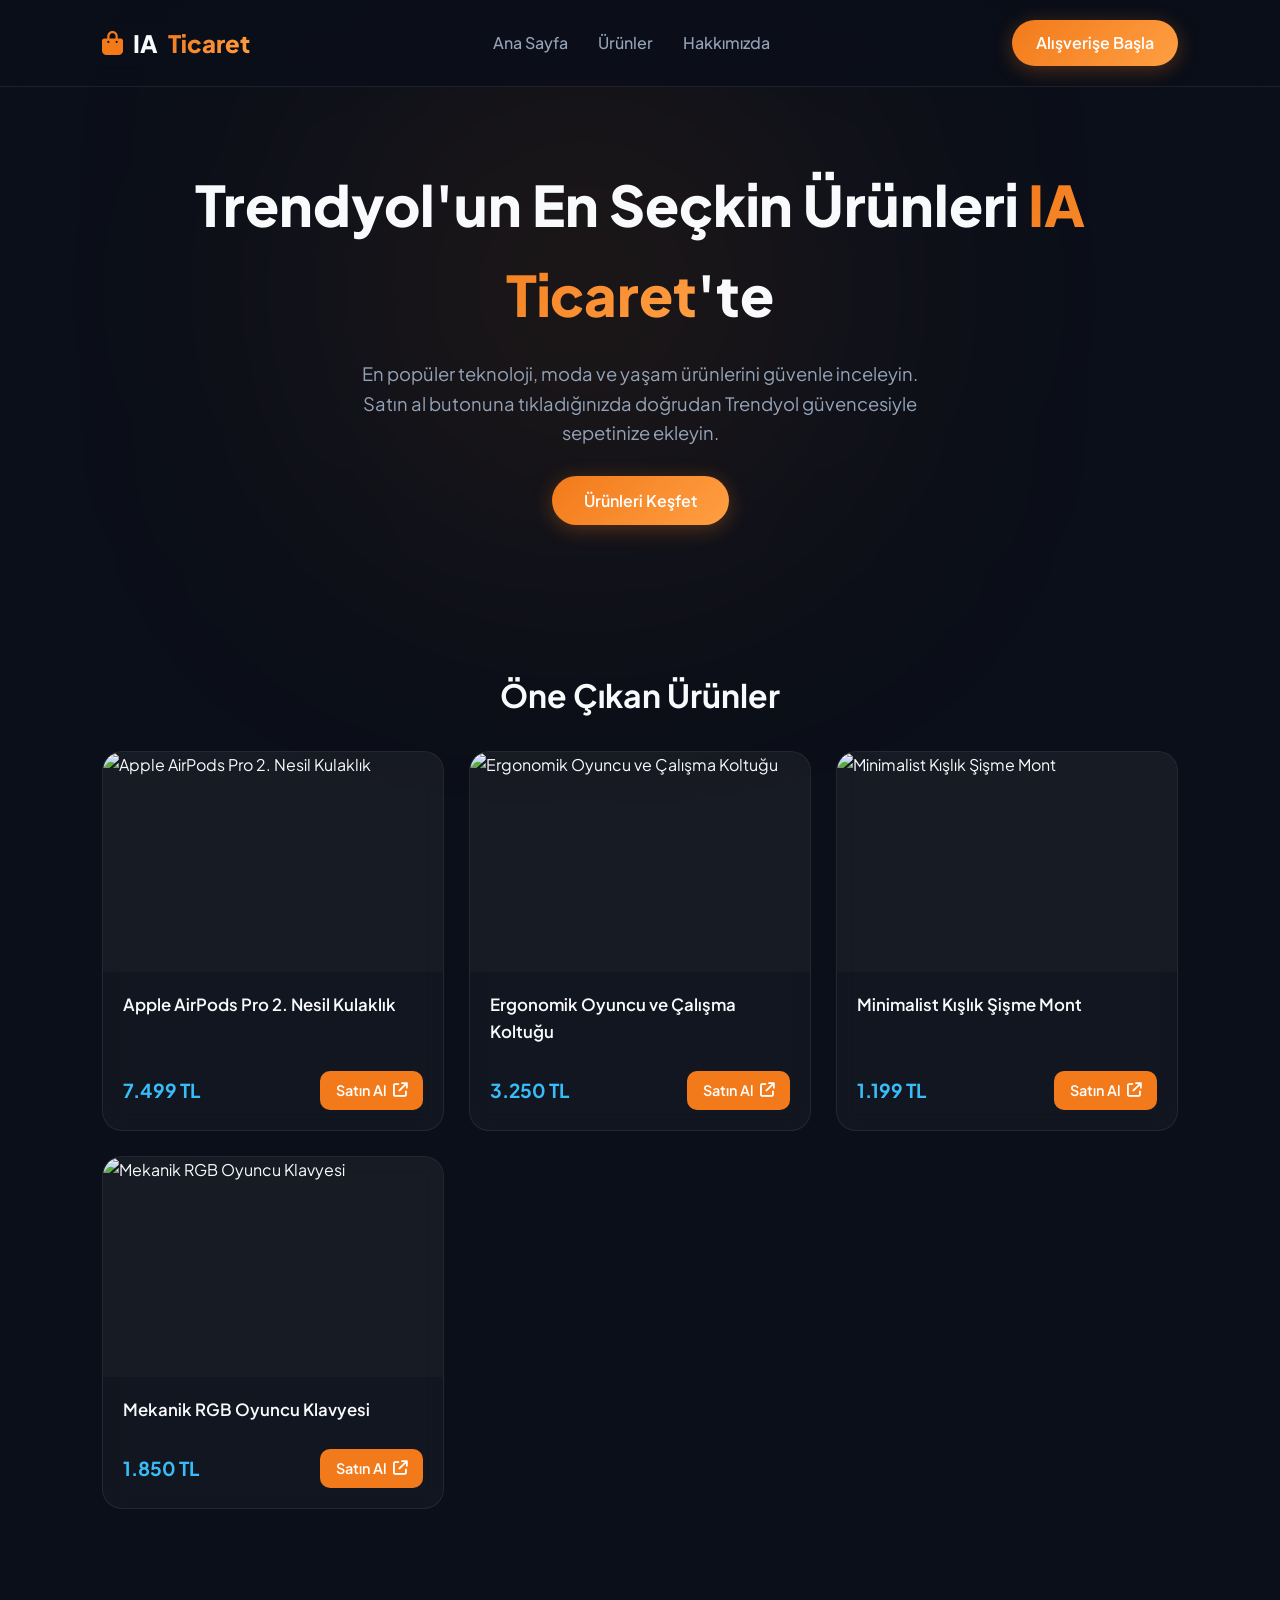
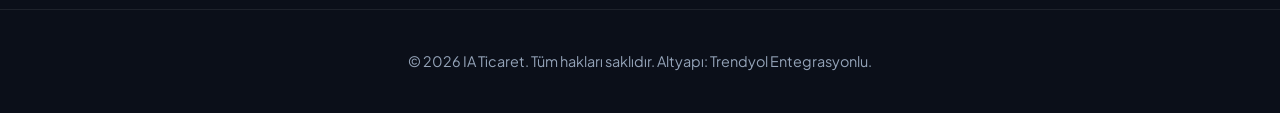
==== index.html @ f4128281 "hehe" ====
<!DOCTYPE html>
<html lang="tr">
<head>
    <meta charset="UTF-8">
    <meta name="viewport" content="width=device-width, initial-scale=1.0">
    <title>IA Ticaret - Modern E-Ticaret</title>
    <!-- Google Fonts -->
    <link href="https://fonts.googleapis.com/css2?family=Plus+Jakarta+Sans:wght@300;400;600;700;800&display=swap" rel="stylesheet">
    <!-- Font Awesome Icons -->
    <link rel="stylesheet" href="https://cdnjs.cloudflare.com/ajax/libs/font-awesome/6.4.0/css/all.min.css">
    <!-- Custom CSS -->
    <link rel="stylesheet" href="style.css">
</head>
<body>

    <div class="glow-1"></div>

    <!-- HEADER -->
    <header>
        <a href="#" class="logo">
            <i class="fa-solid fa-bag-shopping" style="color: #f27a1a;"></i>
            IA <span>Ticaret</span>
        </a>
        <nav>
            <ul>
                <li><a href="#">Ana Sayfa</a></li>
                <li><a href="#urunler">Ürünler</a></li>
                <li><a href="#hakkimizda">Hakkımızda</a></li>
            </ul>
        </nav>
        <a href="#urunler" class="nav-btn">Alışverişe Başla</a>
    </header>

    <!-- HERO SECTION -->
    <section class="hero">
        <h1>Trendyol'un En Seçkin Ürünleri <span>IA Ticaret</span>'te</h1>
        <p>En popüler teknoloji, moda ve yaşam ürünlerini güvenle inceleyin. Satın al butonuna tıkladığınızda doğrudan Trendyol güvencesiyle sepetinize ekleyin.</p>
        <a href="#urunler" class="nav-btn" style="padding: 14px 32px; font-size: 1rem;">Ürünleri Keşfet</a>
    </section>

    <!-- PRODUCTS SECTION -->
    <section class="products-section" id="urunler">
        <h2 class="section-title">Öne Çıkan Ürünler</h2>
        
        <div class="products-grid" id="products-container">
            <!-- JavaScript/Python verisiyle yüklenecek ürünler -->
        </div>
    </section>

    <!-- FOOTER -->
    <footer>
        <p>&copy; 2026 IA Ticaret. Tüm hakları saklıdır. Altyapı: Trendyol Entegrasyonlu.</p>
    </footer>

    <!-- Custom JS -->
    <script src="script.js"></script>
</body>
</html>
---- style.css ----
* {
    margin: 0;
    padding: 0;
    box-sizing: border-box;
    font-family: 'Plus Jakarta Sans', sans-serif;
    scroll-behavior: smooth;
}

:root {
    --bg-color: #0b0f19;
    --card-bg: rgba(255, 255, 255, 0.03);
    --card-border: rgba(255, 255, 255, 0.08);
    --primary: #f27a1a; /* Trendyol Turuncusu */
    --primary-hover: #d96912;
    --text-main: #f8fafc;
    --text-muted: #94a3b8;
    --gradient: linear-gradient(135deg, #f27a1a 0%, #ff9f43 100%);
}

body {
    background-color: var(--bg-color);
    color: var(--text-main);
    overflow-x: hidden;
    line-height: 1.6;
}

/* HEADER / NAVBAR */
header {
    position: fixed;
    top: 0;
    left: 0;
    width: 100%;
    padding: 20px 8%;
    display: flex;
    justify-content: space-between;
    align-items: center;
    background: rgba(11, 15, 25, 0.85);
    backdrop-filter: blur(12px);
    z-index: 1000;
    border-bottom: 1px solid var(--card-border);
}

.logo {
    font-size: 1.5rem;
    font-weight: 800;
    color: var(--text-main);
    text-decoration: none;
    display: flex;
    align-items: center;
    gap: 10px;
}

.logo span {
    background: var(--gradient);
    -webkit-background-clip: text;
    -webkit-text-fill-color: transparent;
}

nav ul {
    display: flex;
    list-style: none;
    gap: 30px;
}

nav a {
    color: var(--text-muted);
    text-decoration: none;
    font-weight: 500;
    transition: 0.3s ease;
}

nav a:hover {
    color: var(--text-main);
}

.nav-btn {
    background: var(--gradient);
    color: #fff;
    padding: 10px 24px;
    border-radius: 30px;
    text-decoration: none;
    font-weight: 600;
    transition: 0.3s ease;
    box-shadow: 0 4px 20px rgba(242, 122, 26, 0.3);
}

.nav-btn:hover {
    transform: translateY(-2px);
    box-shadow: 0 6px 25px rgba(242, 122, 26, 0.5);
}

/* HERO SECTION */
.hero {
    min-height: 70vh;
    padding: 160px 8% 60px;
    text-align: center;
    position: relative;
}

.glow-1 {
    position: absolute;
    top: 10%;
    left: 30%;
    width: 400px;
    height: 400px;
    background: rgba(242, 122, 26, 0.15);
    filter: blur(150px);
    border-radius: 50%;
    z-index: -1;
}

.hero h1 {
    font-size: 3.5rem;
    font-weight: 800;
    margin-bottom: 20px;
}

.hero h1 span {
    background: var(--gradient);
    -webkit-background-clip: text;
    -webkit-text-fill-color: transparent;
}

.hero p {
    color: var(--text-muted);
    font-size: 1.15rem;
    max-width: 600px;
    margin: 0 auto 40px;
}

/* PRODUCTS SECTION */
.products-section {
    padding: 40px 8% 100px;
}

.section-title {
    font-size: 2rem;
    font-weight: 700;
    margin-bottom: 30px;
    text-align: center;
}

.products-grid {
    display: grid;
    grid-template-columns: repeat(auto-fit, minmax(260px, 1fr));
    gap: 25px;
}

.product-card {
    background: var(--card-bg);
    border: 1px solid var(--card-border);
    border-radius: 20px;
    overflow: hidden;
    display: flex;
    flex-direction: column;
    transition: 0.3s ease;
    backdrop-filter: blur(10px);
}

.product-card:hover {
    transform: translateY(-8px);
    border-color: rgba(242, 122, 26, 0.4);
    box-shadow: 0 10px 30px rgba(0,0,0,0.5);
}

.product-img-container {
    width: 100%;
    height: 220px;
    overflow: hidden;
    background: rgba(255,255,255,0.02);
    position: relative;
}

.product-img {
    width: 100%;
    height: 100%;
    object-fit: cover;
    transition: 0.3s ease;
}

.product-card:hover .product-img {
    transform: scale(1.05);
}

.product-details {
    padding: 20px;
    display: flex;
    flex-direction: column;
    flex-grow: 1;
    justify-content: space-between;
}

.product-title {
    font-size: 1.05rem;
    font-weight: 600;
    margin-bottom: 10px;
    color: var(--text-main);
}

.product-footer {
    display: flex;
    align-items: center;
    justify-content: space-between;
    margin-top: 15px;
}

.product-price {
    font-size: 1.2rem;
    font-weight: 700;
    color: #38bdf8;
}

.buy-btn {
    background: var(--primary);
    color: #fff;
    padding: 8px 16px;
    border-radius: 10px;
    text-decoration: none;
    font-size: 0.9rem;
    font-weight: 600;
    transition: 0.3s ease;
    display: inline-flex;
    align-items: center;
    gap: 6px;
}

.buy-btn:hover {
    background: var(--primary-hover);
}

/* FOOTER */
footer {
    border-top: 1px solid var(--card-border);
    padding: 40px 8%;
    text-align: center;
    color: var(--text-muted);
    font-size: 0.9rem;
}

@media (max-width: 768px) {
    .hero h1 {
        font-size: 2.5rem;
    }
    nav ul {
        display: none;
    }
}
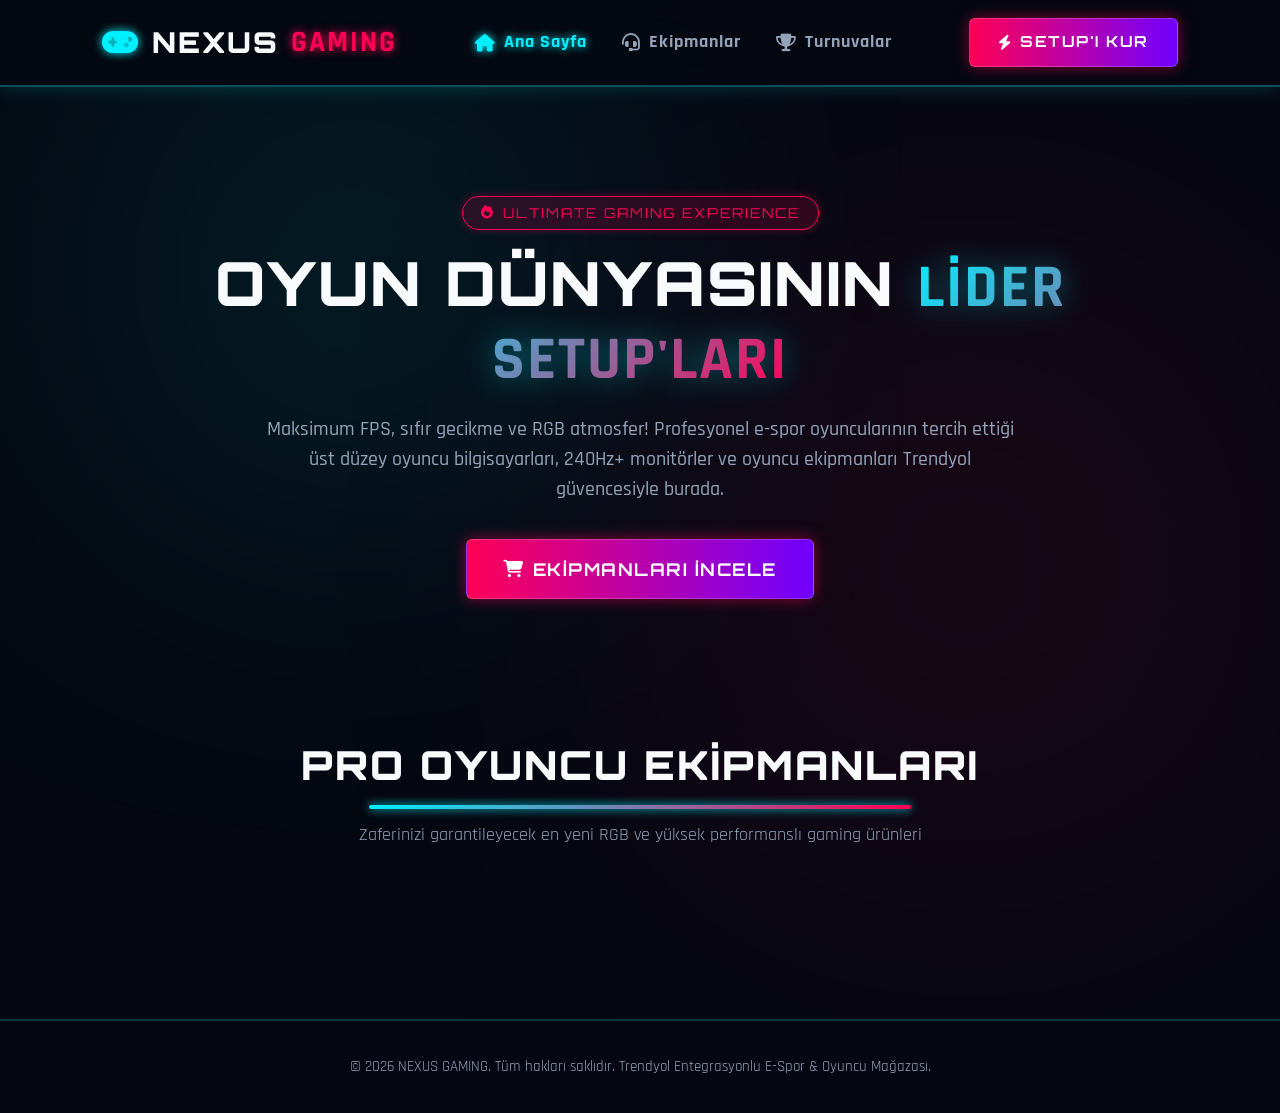
==== commit 155022d1: "geg" ====
--- a/index.html
+++ b/index.html
@@ -3,9 +3,9 @@
 <head>
     <meta charset="UTF-8">
     <meta name="viewport" content="width=device-width, initial-scale=1.0">
-    <title>IA Ticaret - Modern E-Ticaret</title>
+    <title>NEXUS GAMING - Oyuncu Ekipmanları & Gaming Setup</title>
     <!-- Google Fonts -->
-    <link href="https://fonts.googleapis.com/css2?family=Plus+Jakarta+Sans:wght@300;400;600;700;800&display=swap" rel="stylesheet">
+    <link href="https://fonts.googleapis.com/css2?family=Orbitron:wght@500;700;900&family=Rajdhani:wght@500;600;700&display=swap" rel="stylesheet">
     <!-- Font Awesome Icons -->
     <link rel="stylesheet" href="https://cdnjs.cloudflare.com/ajax/libs/font-awesome/6.4.0/css/all.min.css">
     <!-- Custom CSS -->
@@ -13,43 +13,51 @@
 </head>
 <body>
 
-    <div class="glow-1"></div>
+    <!-- NEON GLOW BACKGROUNDS -->
+    <div class="glow-cyan"></div>
+    <div class="glow-magenta"></div>
 
     <!-- HEADER -->
     <header>
         <a href="#" class="logo">
-            <i class="fa-solid fa-bag-shopping" style="color: #f27a1a;"></i>
-            IA <span>Ticaret</span>
+            <i class="fa-solid fa-gamepad logo-icon"></i>
+            NEXUS<span>GAMING</span>
         </a>
         <nav>
             <ul>
-                <li><a href="#">Ana Sayfa</a></li>
-                <li><a href="#urunler">Ürünler</a></li>
-                <li><a href="#hakkimizda">Hakkımızda</a></li>
+                <li><a href="#" class="active"><i class="fa-solid fa-house"></i> Ana Sayfa</a></li>
+                <li><a href="#urunler"><i class="fa-solid fa-headset"></i> Ekipmanlar</a></li>
+                <li><a href="#hakkimizda"><i class="fa-solid fa-trophy"></i> Turnuvalar</a></li>
             </ul>
         </nav>
-        <a href="#urunler" class="nav-btn">Alışverişe Başla</a>
+        <a href="#urunler" class="nav-btn"><i class="fa-solid fa-bolt"></i> SETUP'I KUR</a>
     </header>
 
     <!-- HERO SECTION -->
     <section class="hero">
-        <h1>Trendyol'un En Seçkin Ürünleri <span>IA Ticaret</span>'te</h1>
-        <p>En popüler teknoloji, moda ve yaşam ürünlerini güvenle inceleyin. Satın al butonuna tıkladığınızda doğrudan Trendyol güvencesiyle sepetinize ekleyin.</p>
-        <a href="#urunler" class="nav-btn" style="padding: 14px 32px; font-size: 1rem;">Ürünleri Keşfet</a>
+        <div class="hero-badge"><i class="fa-solid fa-fire"></i> ULTIMATE GAMING EXPERIENCE</div>
+        <h1>OYUN DÜNYASININ <span>LİDER SETUP'LARI</span></h1>
+        <p>Maksimum FPS, sıfır gecikme ve RGB atmosfer! Profesyonel e-spor oyuncularının tercih ettiği üst düzey oyuncu bilgisayarları, 240Hz+ monitörler ve oyuncu ekipmanları Trendyol güvencesiyle burada.</p>
+        <div class="hero-actions">
+            <a href="#urunler" class="nav-btn main-btn"><i class="fa-solid fa-cart-shopping"></i> EKİPMANLARI İNCELE</a>
+        </div>
     </section>
 
     <!-- PRODUCTS SECTION -->
     <section class="products-section" id="urunler">
-        <h2 class="section-title">Öne Çıkan Ürünler</h2>
+        <div class="section-header">
+            <h2 class="section-title">PRO OYUNCU EKİPMANLARI</h2>
+            <p class="section-desc">Zaferinizi garantileyecek en yeni RGB ve yüksek performanslı gaming ürünleri</p>
+        </div>
         
         <div class="products-grid" id="products-container">
-            <!-- JavaScript/Python verisiyle yüklenecek ürünler -->
+            <!-- Dynamic gaming products loaded via script.js -->
         </div>
     </section>
 
     <!-- FOOTER -->
     <footer>
-        <p>&copy; 2026 IA Ticaret. Tüm hakları saklıdır. Altyapı: Trendyol Entegrasyonlu.</p>
+        <p>&copy; 2026 NEXUS GAMING. Tüm hakları saklıdır. Trendyol Entegrasyonlu E-Spor & Oyuncu Mağazası.</p>
     </footer>
 
     <!-- Custom JS -->
--- a/style.css
+++ b/style.css
@@ -2,26 +2,53 @@
     margin: 0;
     padding: 0;
     box-sizing: border-box;
-    font-family: 'Plus Jakarta Sans', sans-serif;
+    font-family: 'Rajdhani', sans-serif;
     scroll-behavior: smooth;
 }
 
 :root {
-    --bg-color: #0b0f19;
-    --card-bg: rgba(255, 255, 255, 0.03);
-    --card-border: rgba(255, 255, 255, 0.08);
-    --primary: #f27a1a; /* Trendyol Turuncusu */
-    --primary-hover: #d96912;
+    --bg-color: #050811;
+    --card-bg: rgba(13, 19, 33, 0.7);
+    --card-border: rgba(0, 240, 255, 0.2);
+    --neon-cyan: #00f0ff;
+    --neon-magenta: #ff0055;
+    --neon-green: #39ff14;
     --text-main: #f8fafc;
     --text-muted: #94a3b8;
-    --gradient: linear-gradient(135deg, #f27a1a 0%, #ff9f43 100%);
+    --gradient-cyber: linear-gradient(135deg, #00f0ff 0%, #ff0055 100%);
+    --gradient-btn: linear-gradient(90deg, #ff0055 0%, #7000ff 100%);
 }
 
 body {
     background-color: var(--bg-color);
     color: var(--text-main);
     overflow-x: hidden;
-    line-height: 1.6;
+    line-height: 1.5;
+}
+
+/* CYBERPUNK GLOW EFEKTLERİ */
+.glow-cyan {
+    position: absolute;
+    top: 5%;
+    left: 10%;
+    width: 450px;
+    height: 450px;
+    background: rgba(0, 240, 255, 0.15);
+    filter: blur(160px);
+    border-radius: 50%;
+    z-index: -1;
+}
+
+.glow-magenta {
+    position: absolute;
+    top: 35%;
+    right: 5%;
+    width: 500px;
+    height: 500px;
+    background: rgba(255, 0, 85, 0.15);
+    filter: blur(180px);
+    border-radius: 50%;
+    z-index: -1;
 }
 
 /* HEADER / NAVBAR */
@@ -30,144 +57,225 @@
     top: 0;
     left: 0;
     width: 100%;
-    padding: 20px 8%;
+    padding: 18px 8%;
     display: flex;
     justify-content: space-between;
     align-items: center;
-    background: rgba(11, 15, 25, 0.85);
-    backdrop-filter: blur(12px);
+    background: rgba(5, 8, 17, 0.9);
+    backdrop-filter: blur(15px);
     z-index: 1000;
-    border-bottom: 1px solid var(--card-border);
+    border-bottom: 2px solid rgba(0, 240, 255, 0.3);
+    box-shadow: 0 0 20px rgba(0, 240, 255, 0.2);
 }
 
 .logo {
-    font-size: 1.5rem;
-    font-weight: 800;
+    font-family: 'Orbitron', sans-serif;
+    font-size: 1.8rem;
+    font-weight: 900;
     color: var(--text-main);
     text-decoration: none;
     display: flex;
     align-items: center;
-    gap: 10px;
+    gap: 12px;
+    letter-spacing: 2px;
+}
+
+.logo-icon {
+    color: var(--neon-cyan);
+    text-shadow: 0 0 10px var(--neon-cyan);
 }
 
 .logo span {
-    background: var(--gradient);
-    -webkit-background-clip: text;
-    -webkit-text-fill-color: transparent;
+    color: var(--neon-magenta);
+    text-shadow: 0 0 10px var(--neon-magenta);
 }
 
 nav ul {
     display: flex;
     list-style: none;
-    gap: 30px;
+    gap: 35px;
 }
 
 nav a {
     color: var(--text-muted);
     text-decoration: none;
-    font-weight: 500;
+    font-weight: 700;
+    font-size: 1.1rem;
     transition: 0.3s ease;
-}
-
-nav a:hover {
-    color: var(--text-main);
+    display: flex;
+    align-items: center;
+    gap: 8px;
+    letter-spacing: 1px;
+}
+
+nav a:hover, nav a.active {
+    color: var(--neon-cyan);
+    text-shadow: 0 0 8px var(--neon-cyan);
 }
 
 .nav-btn {
-    background: var(--gradient);
+    font-family: 'Orbitron', sans-serif;
+    background: var(--gradient-btn);
     color: #fff;
-    padding: 10px 24px;
-    border-radius: 30px;
+    padding: 12px 28px;
+    border-radius: 6px;
     text-decoration: none;
-    font-weight: 600;
+    font-weight: 700;
+    font-size: 0.95rem;
     transition: 0.3s ease;
-    box-shadow: 0 4px 20px rgba(242, 122, 26, 0.3);
+    letter-spacing: 1.5px;
+    box-shadow: 0 0 15px rgba(255, 0, 85, 0.5);
+    border: 1px solid rgba(255, 255, 255, 0.2);
+    display: inline-flex;
+    align-items: center;
+    gap: 8px;
 }
 
 .nav-btn:hover {
-    transform: translateY(-2px);
-    box-shadow: 0 6px 25px rgba(242, 122, 26, 0.5);
+    transform: translateY(-3px) scale(1.02);
+    box-shadow: 0 0 25px rgba(255, 0, 85, 0.8), 0 0 10px var(--neon-cyan);
 }
 
 /* HERO SECTION */
 .hero {
-    min-height: 70vh;
-    padding: 160px 8% 60px;
+    min-height: 75vh;
+    padding: 180px 8% 60px;
     text-align: center;
     position: relative;
-}
-
-.glow-1 {
-    position: absolute;
-    top: 10%;
-    left: 30%;
-    width: 400px;
-    height: 400px;
-    background: rgba(242, 122, 26, 0.15);
-    filter: blur(150px);
-    border-radius: 50%;
-    z-index: -1;
+    display: flex;
+    flex-direction: column;
+    align-items: center;
+    justify-content: center;
+}
+
+.hero-badge {
+    display: inline-flex;
+    align-items: center;
+    gap: 8px;
+    padding: 6px 18px;
+    background: rgba(255, 0, 85, 0.15);
+    border: 1px solid var(--neon-magenta);
+    border-radius: 20px;
+    color: var(--neon-magenta);
+    font-family: 'Orbitron', sans-serif;
+    font-size: 0.85rem;
+    letter-spacing: 2px;
+    margin-bottom: 20px;
+    box-shadow: 0 0 10px rgba(255, 0, 85, 0.3);
 }
 
 .hero h1 {
-    font-size: 3.5rem;
-    font-weight: 800;
+    font-family: 'Orbitron', sans-serif;
+    font-size: 3.8rem;
+    font-weight: 900;
+    line-height: 1.1;
     margin-bottom: 20px;
+    letter-spacing: 2px;
+    text-transform: uppercase;
 }
 
 .hero h1 span {
-    background: var(--gradient);
+    background: var(--gradient-cyber);
     -webkit-background-clip: text;
     -webkit-text-fill-color: transparent;
+    filter: drop-shadow(0 0 15px rgba(0, 240, 255, 0.4));
 }
 
 .hero p {
     color: var(--text-muted);
-    font-size: 1.15rem;
-    max-width: 600px;
-    margin: 0 auto 40px;
+    font-size: 1.25rem;
+    max-width: 750px;
+    margin: 0 auto 35px;
+    font-weight: 500;
+}
+
+.main-btn {
+    padding: 16px 36px;
+    font-size: 1.1rem;
 }
 
 /* PRODUCTS SECTION */
 .products-section {
-    padding: 40px 8% 100px;
+    padding: 60px 8% 120px;
+}
+
+.section-header {
+    text-align: center;
+    margin-bottom: 50px;
 }
 
 .section-title {
-    font-size: 2rem;
-    font-weight: 700;
-    margin-bottom: 30px;
-    text-align: center;
+    font-family: 'Orbitron', sans-serif;
+    font-size: 2.5rem;
+    font-weight: 900;
+    letter-spacing: 2px;
+    color: var(--text-main);
+    position: relative;
+    display: inline-block;
+}
+
+.section-title::after {
+    content: '';
+    display: block;
+    width: 80%;
+    height: 4px;
+    background: var(--gradient-cyber);
+    margin: 10px auto 0;
+    box-shadow: 0 0 10px var(--neon-cyan);
+    border-radius: 2px;
+}
+
+.section-desc {
+    color: var(--text-muted);
+    font-size: 1.15rem;
+    margin-top: 12px;
 }
 
 .products-grid {
     display: grid;
-    grid-template-columns: repeat(auto-fit, minmax(260px, 1fr));
-    gap: 25px;
+    grid-template-columns: repeat(auto-fit, minmax(280px, 1fr));
+    gap: 30px;
 }
 
 .product-card {
     background: var(--card-bg);
     border: 1px solid var(--card-border);
-    border-radius: 20px;
+    border-radius: 16px;
     overflow: hidden;
     display: flex;
     flex-direction: column;
-    transition: 0.3s ease;
+    transition: all 0.3s ease;
     backdrop-filter: blur(10px);
+    position: relative;
 }
 
 .product-card:hover {
-    transform: translateY(-8px);
-    border-color: rgba(242, 122, 26, 0.4);
-    box-shadow: 0 10px 30px rgba(0,0,0,0.5);
+    transform: translateY(-10px);
+    border-color: var(--neon-cyan);
+    box-shadow: 0 0 25px rgba(0, 240, 255, 0.4);
+}
+
+.product-badge {
+    position: absolute;
+    top: 15px;
+    left: 15px;
+    background: rgba(5, 8, 17, 0.85);
+    border: 1px solid var(--neon-green);
+    color: var(--neon-green);
+    padding: 4px 12px;
+    border-radius: 12px;
+    font-family: 'Orbitron', sans-serif;
+    font-size: 0.75rem;
+    font-weight: 700;
+    z-index: 2;
+    box-shadow: 0 0 8px var(--neon-green);
 }
 
 .product-img-container {
     width: 100%;
-    height: 220px;
+    height: 230px;
     overflow: hidden;
-    background: rgba(255,255,255,0.02);
+    background: rgba(0, 0, 0, 0.4);
     position: relative;
 }
 
@@ -175,26 +283,37 @@
     width: 100%;
     height: 100%;
     object-fit: cover;
-    transition: 0.3s ease;
+    transition: transform 0.4s ease;
 }
 
 .product-card:hover .product-img {
-    transform: scale(1.05);
+    transform: scale(1.08);
 }
 
 .product-details {
-    padding: 20px;
+    padding: 22px;
     display: flex;
     flex-direction: column;
     flex-grow: 1;
     justify-content: space-between;
 }
 
+.product-category {
+    color: var(--neon-cyan);
+    font-size: 0.85rem;
+    font-weight: 700;
+    text-transform: uppercase;
+    letter-spacing: 1.5px;
+    margin-bottom: 6px;
+}
+
 .product-title {
-    font-size: 1.05rem;
-    font-weight: 600;
-    margin-bottom: 10px;
+    font-family: 'Rajdhani', sans-serif;
+    font-size: 1.25rem;
+    font-weight: 700;
+    margin-bottom: 15px;
     color: var(--text-main);
+    line-height: 1.3;
 }
 
 .product-footer {
@@ -202,44 +321,53 @@
     align-items: center;
     justify-content: space-between;
     margin-top: 15px;
+    padding-top: 15px;
+    border-top: 1px solid rgba(255, 255, 255, 0.08);
 }
 
 .product-price {
-    font-size: 1.2rem;
-    font-weight: 700;
-    color: #38bdf8;
+    font-family: 'Orbitron', sans-serif;
+    font-size: 1.3rem;
+    font-weight: 900;
+    color: var(--neon-green);
+    text-shadow: 0 0 8px rgba(57, 255, 20, 0.4);
 }
 
 .buy-btn {
-    background: var(--primary);
+    background: var(--gradient-btn);
     color: #fff;
-    padding: 8px 16px;
-    border-radius: 10px;
+    padding: 10px 18px;
+    border-radius: 8px;
     text-decoration: none;
-    font-size: 0.9rem;
-    font-weight: 600;
+    font-family: 'Orbitron', sans-serif;
+    font-size: 0.85rem;
+    font-weight: 700;
     transition: 0.3s ease;
     display: inline-flex;
     align-items: center;
     gap: 6px;
+    letter-spacing: 1px;
+    box-shadow: 0 0 10px rgba(255, 0, 85, 0.4);
 }
 
 .buy-btn:hover {
-    background: var(--primary-hover);
+    box-shadow: 0 0 20px rgba(255, 0, 85, 0.8), 0 0 8px var(--neon-cyan);
+    transform: scale(1.05);
 }
 
 /* FOOTER */
 footer {
-    border-top: 1px solid var(--card-border);
-    padding: 40px 8%;
+    border-top: 2px solid rgba(0, 240, 255, 0.2);
+    padding: 35px 8%;
     text-align: center;
     color: var(--text-muted);
-    font-size: 0.9rem;
-}
-
-@media (max-width: 768px) {
+    font-size: 0.95rem;
+    background: rgba(5, 8, 17, 0.95);
+}
+
+@media (max-width: 900px) {
     .hero h1 {
-        font-size: 2.5rem;
+        font-size: 2.6rem;
     }
     nav ul {
         display: none;
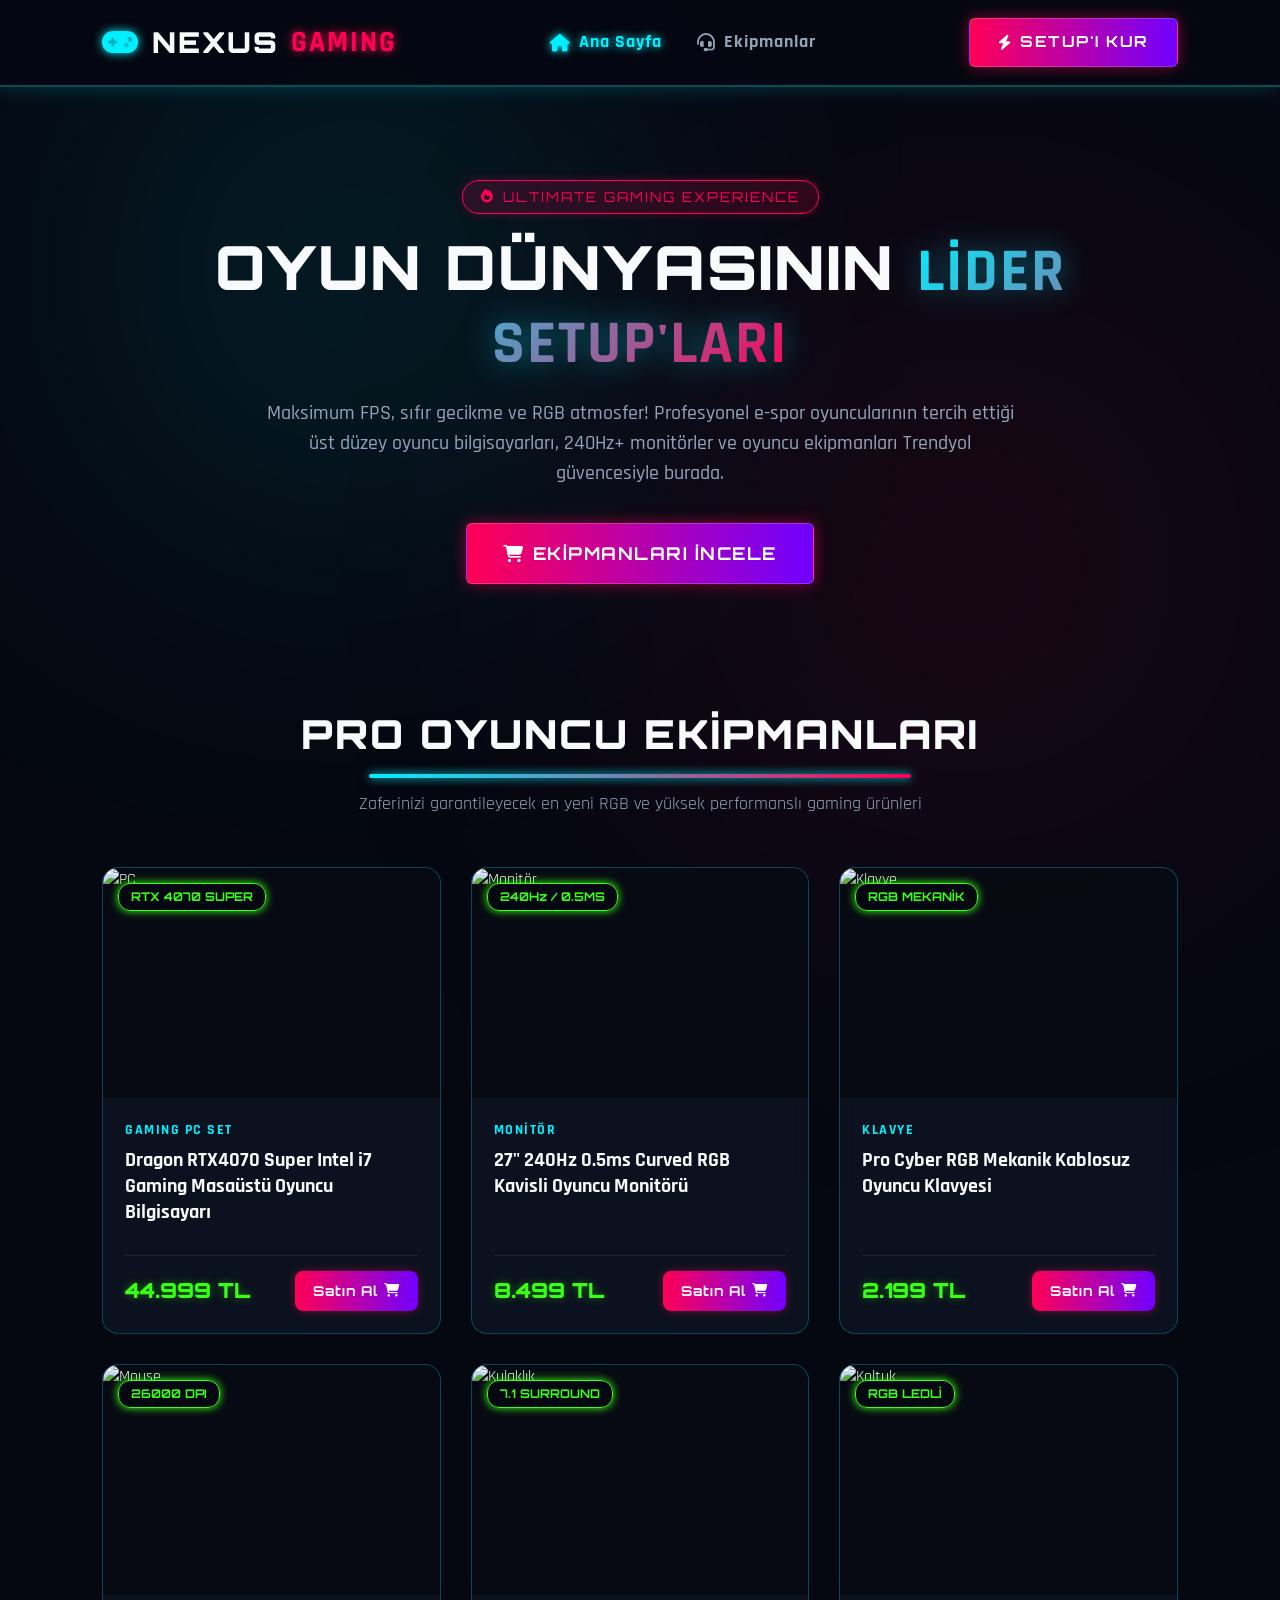
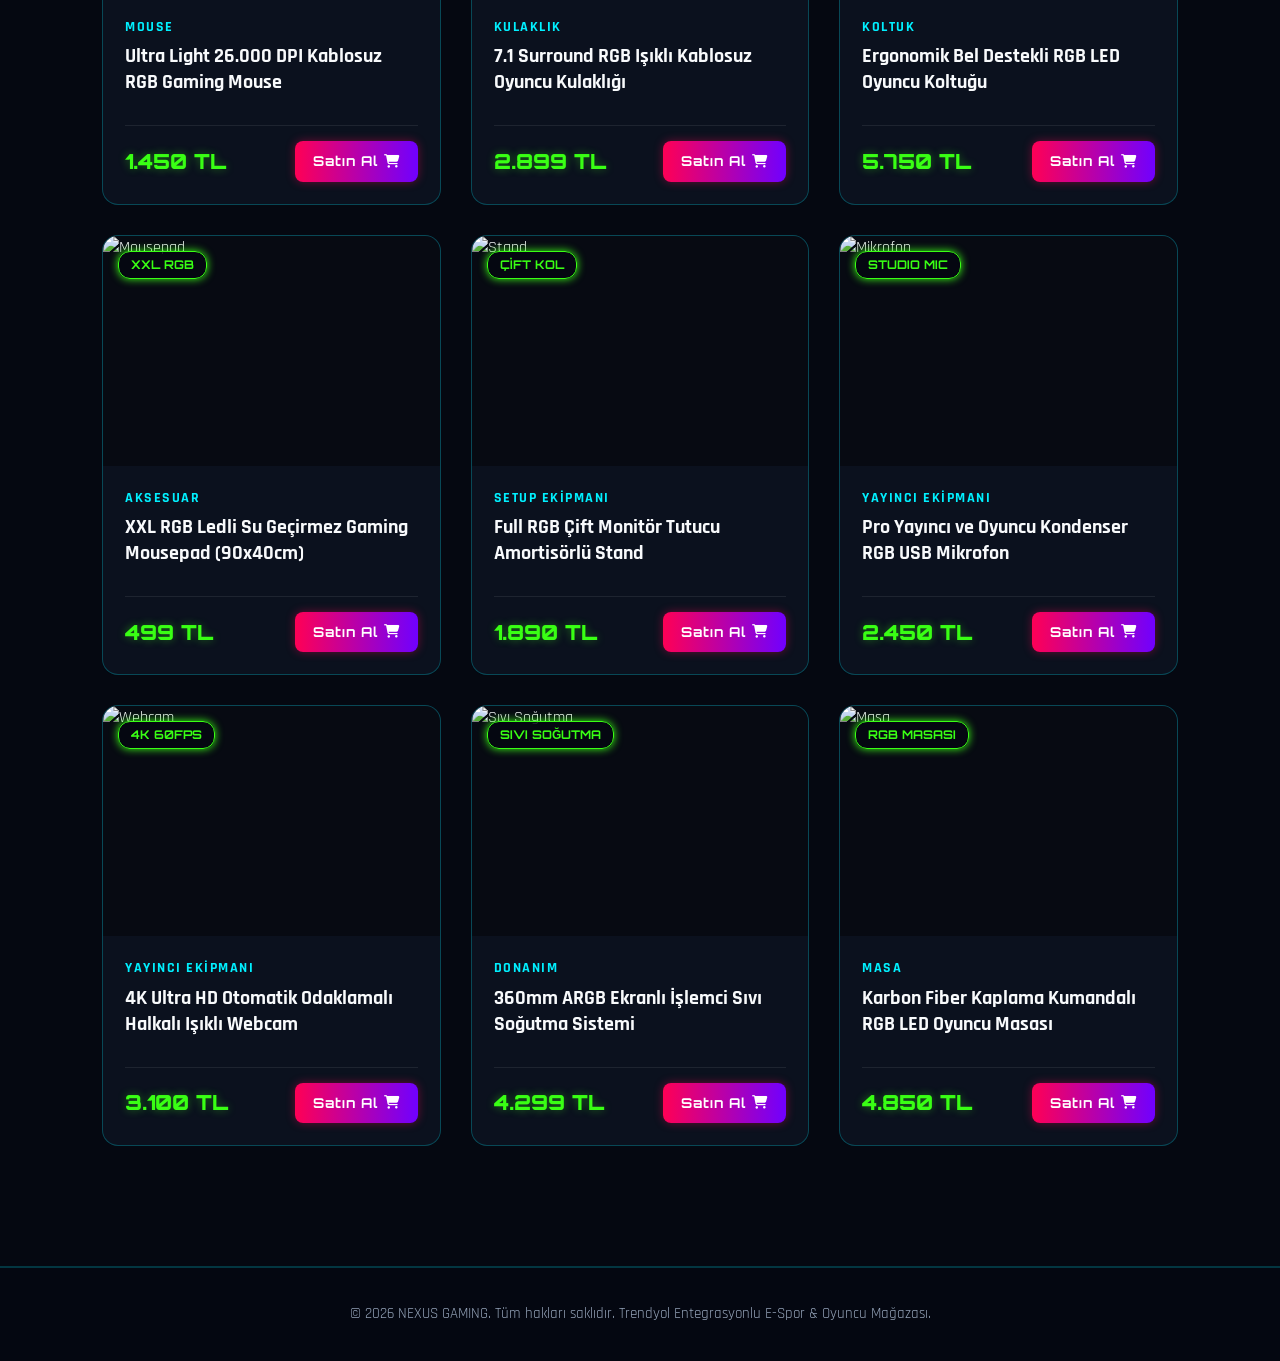
==== commit 9d889e28: "ge" ====
--- a/index.html
+++ b/index.html
@@ -8,16 +8,385 @@
     <link href="https://fonts.googleapis.com/css2?family=Orbitron:wght@500;700;900&family=Rajdhani:wght@500;600;700&display=swap" rel="stylesheet">
     <!-- Font Awesome Icons -->
     <link rel="stylesheet" href="https://cdnjs.cloudflare.com/ajax/libs/font-awesome/6.4.0/css/all.min.css">
-    <!-- Custom CSS -->
-    <link rel="stylesheet" href="style.css">
+    
+    <style>
+        * {
+            margin: 0;
+            padding: 0;
+            box-sizing: border-box;
+            font-family: 'Rajdhani', sans-serif;
+            scroll-behavior: smooth;
+        }
+
+        :root {
+            --bg-color: #050811;
+            --card-bg: rgba(13, 19, 33, 0.85);
+            --card-border: rgba(0, 240, 255, 0.25);
+            --neon-cyan: #00f0ff;
+            --neon-magenta: #ff0055;
+            --neon-green: #39ff14;
+            --text-main: #f8fafc;
+            --text-muted: #94a3b8;
+            --gradient-cyber: linear-gradient(135deg, #00f0ff 0%, #ff0055 100%);
+            --gradient-btn: linear-gradient(90deg, #ff0055 0%, #7000ff 100%);
+        }
+
+        body {
+            background-color: var(--bg-color);
+            color: var(--text-main);
+            overflow-x: hidden;
+            line-height: 1.5;
+        }
+
+        .glow-cyan {
+            position: absolute;
+            top: 5%;
+            left: 10%;
+            width: 450px;
+            height: 450px;
+            background: rgba(0, 240, 255, 0.15);
+            filter: blur(160px);
+            border-radius: 50%;
+            z-index: -1;
+        }
+
+        .glow-magenta {
+            position: absolute;
+            top: 35%;
+            right: 5%;
+            width: 500px;
+            height: 500px;
+            background: rgba(255, 0, 85, 0.15);
+            filter: blur(180px);
+            border-radius: 50%;
+            z-index: -1;
+        }
+
+        header {
+            position: fixed;
+            top: 0;
+            left: 0;
+            width: 100%;
+            padding: 18px 8%;
+            display: flex;
+            justify-content: space-between;
+            align-items: center;
+            background: rgba(5, 8, 17, 0.95);
+            backdrop-filter: blur(15px);
+            z-index: 1000;
+            border-bottom: 2px solid rgba(0, 240, 255, 0.3);
+            box-shadow: 0 0 20px rgba(0, 240, 255, 0.2);
+        }
+
+        .logo {
+            font-family: 'Orbitron', sans-serif;
+            font-size: 1.8rem;
+            font-weight: 900;
+            color: var(--text-main);
+            text-decoration: none;
+            display: flex;
+            align-items: center;
+            gap: 12px;
+            letter-spacing: 2px;
+        }
+
+        .logo-icon {
+            color: var(--neon-cyan);
+            text-shadow: 0 0 10px var(--neon-cyan);
+        }
+
+        .logo span {
+            color: var(--neon-magenta);
+            text-shadow: 0 0 10px var(--neon-magenta);
+        }
+
+        nav ul {
+            display: flex;
+            list-style: none;
+            gap: 35px;
+        }
+
+        nav a {
+            color: var(--text-muted);
+            text-decoration: none;
+            font-weight: 700;
+            font-size: 1.1rem;
+            transition: 0.3s ease;
+            display: flex;
+            align-items: center;
+            gap: 8px;
+            letter-spacing: 1px;
+        }
+
+        nav a:hover, nav a.active {
+            color: var(--neon-cyan);
+            text-shadow: 0 0 8px var(--neon-cyan);
+        }
+
+        .nav-btn {
+            font-family: 'Orbitron', sans-serif;
+            background: var(--gradient-btn);
+            color: #fff;
+            padding: 12px 28px;
+            border-radius: 6px;
+            text-decoration: none;
+            font-weight: 700;
+            font-size: 0.95rem;
+            transition: 0.3s ease;
+            letter-spacing: 1.5px;
+            box-shadow: 0 0 15px rgba(255, 0, 85, 0.5);
+            border: 1px solid rgba(255, 255, 255, 0.2);
+            display: inline-flex;
+            align-items: center;
+            gap: 8px;
+        }
+
+        .nav-btn:hover {
+            transform: translateY(-3px) scale(1.02);
+            box-shadow: 0 0 25px rgba(255, 0, 85, 0.8), 0 0 10px var(--neon-cyan);
+        }
+
+        .hero {
+            min-height: 70vh;
+            padding: 180px 8% 60px;
+            text-align: center;
+            position: relative;
+            display: flex;
+            flex-direction: column;
+            align-items: center;
+            justify-content: center;
+        }
+
+        .hero-badge {
+            display: inline-flex;
+            align-items: center;
+            gap: 8px;
+            padding: 6px 18px;
+            background: rgba(255, 0, 85, 0.15);
+            border: 1px solid var(--neon-magenta);
+            border-radius: 20px;
+            color: var(--neon-magenta);
+            font-family: 'Orbitron', sans-serif;
+            font-size: 0.85rem;
+            letter-spacing: 2px;
+            margin-bottom: 20px;
+            box-shadow: 0 0 10px rgba(255, 0, 85, 0.3);
+        }
+
+        .hero h1 {
+            font-family: 'Orbitron', sans-serif;
+            font-size: 3.8rem;
+            font-weight: 900;
+            line-height: 1.1;
+            margin-bottom: 20px;
+            letter-spacing: 2px;
+            text-transform: uppercase;
+        }
+
+        .hero h1 span {
+            background: var(--gradient-cyber);
+            -webkit-background-clip: text;
+            -webkit-text-fill-color: transparent;
+            filter: drop-shadow(0 0 15px rgba(0, 240, 255, 0.4));
+        }
+
+        .hero p {
+            color: var(--text-muted);
+            font-size: 1.25rem;
+            max-width: 750px;
+            margin: 0 auto 35px;
+            font-weight: 500;
+        }
+
+        .main-btn {
+            padding: 16px 36px;
+            font-size: 1.1rem;
+        }
+
+        .products-section {
+            padding: 60px 8% 120px;
+        }
+
+        .section-header {
+            text-align: center;
+            margin-bottom: 50px;
+        }
+
+        .section-title {
+            font-family: 'Orbitron', sans-serif;
+            font-size: 2.5rem;
+            font-weight: 900;
+            letter-spacing: 2px;
+            color: var(--text-main);
+            position: relative;
+            display: inline-block;
+        }
+
+        .section-title::after {
+            content: '';
+            display: block;
+            width: 80%;
+            height: 4px;
+            background: var(--gradient-cyber);
+            margin: 10px auto 0;
+            box-shadow: 0 0 10px var(--neon-cyan);
+            border-radius: 2px;
+        }
+
+        .section-desc {
+            color: var(--text-muted);
+            font-size: 1.15rem;
+            margin-top: 12px;
+        }
+
+        .products-grid {
+            display: grid;
+            grid-template-columns: repeat(auto-fit, minmax(280px, 1fr));
+            gap: 30px;
+        }
+
+        .product-card {
+            background: var(--card-bg);
+            border: 1px solid var(--card-border);
+            border-radius: 16px;
+            overflow: hidden;
+            display: flex;
+            flex-direction: column;
+            transition: all 0.3s ease;
+            backdrop-filter: blur(10px);
+            position: relative;
+        }
+
+        .product-card:hover {
+            transform: translateY(-10px);
+            border-color: var(--neon-cyan);
+            box-shadow: 0 0 25px rgba(0, 240, 255, 0.4);
+        }
+
+        .product-badge {
+            position: absolute;
+            top: 15px;
+            left: 15px;
+            background: rgba(5, 8, 17, 0.85);
+            border: 1px solid var(--neon-green);
+            color: var(--neon-green);
+            padding: 4px 12px;
+            border-radius: 12px;
+            font-family: 'Orbitron', sans-serif;
+            font-size: 0.75rem;
+            font-weight: 700;
+            z-index: 2;
+            box-shadow: 0 0 8px var(--neon-green);
+        }
+
+        .product-img-container {
+            width: 100%;
+            height: 230px;
+            overflow: hidden;
+            background: rgba(0, 0, 0, 0.4);
+            position: relative;
+        }
+
+        .product-img {
+            width: 100%;
+            height: 100%;
+            object-fit: cover;
+            transition: transform 0.4s ease;
+        }
+
+        .product-card:hover .product-img {
+            transform: scale(1.08);
+        }
+
+        .product-details {
+            padding: 22px;
+            display: flex;
+            flex-direction: column;
+            flex-grow: 1;
+            justify-content: space-between;
+        }
+
+        .product-category {
+            color: var(--neon-cyan);
+            font-size: 0.85rem;
+            font-weight: 700;
+            text-transform: uppercase;
+            letter-spacing: 1.5px;
+            margin-bottom: 6px;
+        }
+
+        .product-title {
+            font-family: 'Rajdhani', sans-serif;
+            font-size: 1.25rem;
+            font-weight: 700;
+            margin-bottom: 15px;
+            color: var(--text-main);
+            line-height: 1.3;
+        }
+
+        .product-footer {
+            display: flex;
+            align-items: center;
+            justify-content: space-between;
+            margin-top: 15px;
+            padding-top: 15px;
+            border-top: 1px solid rgba(255, 255, 255, 0.08);
+        }
+
+        .product-price {
+            font-family: 'Orbitron', sans-serif;
+            font-size: 1.3rem;
+            font-weight: 900;
+            color: var(--neon-green);
+            text-shadow: 0 0 8px rgba(57, 255, 20, 0.4);
+        }
+
+        .buy-btn {
+            background: var(--gradient-btn);
+            color: #fff;
+            padding: 10px 18px;
+            border-radius: 8px;
+            text-decoration: none;
+            font-family: 'Orbitron', sans-serif;
+            font-size: 0.85rem;
+            font-weight: 700;
+            transition: 0.3s ease;
+            display: inline-flex;
+            align-items: center;
+            gap: 6px;
+            letter-spacing: 1px;
+            box-shadow: 0 0 10px rgba(255, 0, 85, 0.4);
+        }
+
+        .buy-btn:hover {
+            box-shadow: 0 0 20px rgba(255, 0, 85, 0.8), 0 0 8px var(--neon-cyan);
+            transform: scale(1.05);
+        }
+
+        footer {
+            border-top: 2px solid rgba(0, 240, 255, 0.2);
+            padding: 35px 8%;
+            text-align: center;
+            color: var(--text-muted);
+            font-size: 0.95rem;
+            background: rgba(5, 8, 17, 0.95);
+        }
+
+        @media (max-width: 900px) {
+            .hero h1 {
+                font-size: 2.6rem;
+            }
+            nav ul {
+                display: none;
+            }
+        }
+    </style>
 </head>
 <body>
 
-    <!-- NEON GLOW BACKGROUNDS -->
     <div class="glow-cyan"></div>
     <div class="glow-magenta"></div>
 
-    <!-- HEADER -->
     <header>
         <a href="#" class="logo">
             <i class="fa-solid fa-gamepad logo-icon"></i>
@@ -27,13 +396,11 @@
             <ul>
                 <li><a href="#" class="active"><i class="fa-solid fa-house"></i> Ana Sayfa</a></li>
                 <li><a href="#urunler"><i class="fa-solid fa-headset"></i> Ekipmanlar</a></li>
-                <li><a href="#hakkimizda"><i class="fa-solid fa-trophy"></i> Turnuvalar</a></li>
             </ul>
         </nav>
         <a href="#urunler" class="nav-btn"><i class="fa-solid fa-bolt"></i> SETUP'I KUR</a>
     </header>
 
-    <!-- HERO SECTION -->
     <section class="hero">
         <div class="hero-badge"><i class="fa-solid fa-fire"></i> ULTIMATE GAMING EXPERIENCE</div>
         <h1>OYUN DÜNYASININ <span>LİDER SETUP'LARI</span></h1>
@@ -43,24 +410,259 @@
         </div>
     </section>
 
-    <!-- PRODUCTS SECTION -->
     <section class="products-section" id="urunler">
         <div class="section-header">
             <h2 class="section-title">PRO OYUNCU EKİPMANLARI</h2>
             <p class="section-desc">Zaferinizi garantileyecek en yeni RGB ve yüksek performanslı gaming ürünleri</p>
         </div>
         
-        <div class="products-grid" id="products-container">
-            <!-- Dynamic gaming products loaded via script.js -->
+        <div class="products-grid">
+            <!-- Ürün 1 -->
+            <div class="product-card">
+                <div class="product-badge">RTX 4070 SUPER</div>
+                <div class="product-img-container">
+                    <img src="https://images.unsplash.com/photo-1587202372775-e229f172b9d7?w=500&q=80" alt="PC" class="product-img">
+                </div>
+                <div class="product-details">
+                    <div>
+                        <div class="product-category">GAMING PC SET</div>
+                        <h3 class="product-title">Dragon RTX4070 Super Intel i7 Gaming Masaüstü Oyuncu Bilgisayarı</h3>
+                    </div>
+                    <div class="product-footer">
+                        <span class="product-price">44.999 TL</span>
+                        <a href="https://www.trendyol.com/sr?q=Gaming+Bilgisayar" target="_blank" class="buy-btn">
+                            Satın Al <i class="fa-solid fa-cart-shopping"></i>
+                        </a>
+                    </div>
+                </div>
+            </div>
+
+            <!-- Ürün 2 -->
+            <div class="product-card">
+                <div class="product-badge">240Hz / 0.5MS</div>
+                <div class="product-img-container">
+                    <img src="https://images.unsplash.com/photo-1527443224154-c4a3942d3acf?w=500&q=80" alt="Monitör" class="product-img">
+                </div>
+                <div class="product-details">
+                    <div>
+                        <div class="product-category">MONİTÖR</div>
+                        <h3 class="product-title">27" 240Hz 0.5ms Curved RGB Kavisli Oyuncu Monitörü</h3>
+                    </div>
+                    <div class="product-footer">
+                        <span class="product-price">8.499 TL</span>
+                        <a href="https://www.trendyol.com/sr?q=240hz+Oyuncu+Monitoru" target="_blank" class="buy-btn">
+                            Satın Al <i class="fa-solid fa-cart-shopping"></i>
+                        </a>
+                    </div>
+                </div>
+            </div>
+
+            <!-- Ürün 3 -->
+            <div class="product-card">
+                <div class="product-badge">RGB MEKANİK</div>
+                <div class="product-img-container">
+                    <img src="https://images.unsplash.com/photo-1587829741301-dc798b83add3?w=500&q=80" alt="Klavye" class="product-img">
+                </div>
+                <div class="product-details">
+                    <div>
+                        <div class="product-category">KLAVYE</div>
+                        <h3 class="product-title">Pro Cyber RGB Mekanik Kablosuz Oyuncu Klavyesi</h3>
+                    </div>
+                    <div class="product-footer">
+                        <span class="product-price">2.199 TL</span>
+                        <a href="https://www.trendyol.com/sr?q=Mekanik+Klavye" target="_blank" class="buy-btn">
+                            Satın Al <i class="fa-solid fa-cart-shopping"></i>
+                        </a>
+                    </div>
+                </div>
+            </div>
+
+            <!-- Ürün 4 -->
+            <div class="product-card">
+                <div class="product-badge">26000 DPI</div>
+                <div class="product-img-container">
+                    <img src="https://images.unsplash.com/photo-1615663245857-ac93bb7c39e7?w=500&q=80" alt="Mouse" class="product-img">
+                </div>
+                <div class="product-details">
+                    <div>
+                        <div class="product-category">MOUSE</div>
+                        <h3 class="product-title">Ultra Light 26.000 DPI Kablosuz RGB Gaming Mouse</h3>
+                    </div>
+                    <div class="product-footer">
+                        <span class="product-price">1.450 TL</span>
+                        <a href="https://www.trendyol.com/sr?q=Gaming+Mouse" target="_blank" class="buy-btn">
+                            Satın Al <i class="fa-solid fa-cart-shopping"></i>
+                        </a>
+                    </div>
+                </div>
+            </div>
+
+            <!-- Ürün 5 -->
+            <div class="product-card">
+                <div class="product-badge">7.1 SURROUND</div>
+                <div class="product-img-container">
+                    <img src="https://images.unsplash.com/photo-1546435770-a3e426bf472b?w=500&q=80" alt="Kulaklık" class="product-img">
+                </div>
+                <div class="product-details">
+                    <div>
+                        <div class="product-category">KULAKLIK</div>
+                        <h3 class="product-title">7.1 Surround RGB Işıklı Kablosuz Oyuncu Kulaklığı</h3>
+                    </div>
+                    <div class="product-footer">
+                        <span class="product-price">2.899 TL</span>
+                        <a href="https://www.trendyol.com/sr?q=Oyuncu+Kulakligi" target="_blank" class="buy-btn">
+                            Satın Al <i class="fa-solid fa-cart-shopping"></i>
+                        </a>
+                    </div>
+                </div>
+            </div>
+
+            <!-- Ürün 6 -->
+            <div class="product-card">
+                <div class="product-badge">RGB LEDLİ</div>
+                <div class="product-img-container">
+                    <img src="https://images.unsplash.com/photo-1580481072645-022f9a6d1270?w=500&q=80" alt="Koltuk" class="product-img">
+                </div>
+                <div class="product-details">
+                    <div>
+                        <div class="product-category">KOLTUK</div>
+                        <h3 class="product-title">Ergonomik Bel Destekli RGB LED Oyuncu Koltuğu</h3>
+                    </div>
+                    <div class="product-footer">
+                        <span class="product-price">5.750 TL</span>
+                        <a href="https://www.trendyol.com/sr?q=Oyuncu+Koltugu" target="_blank" class="buy-btn">
+                            Satın Al <i class="fa-solid fa-cart-shopping"></i>
+                        </a>
+                    </div>
+                </div>
+            </div>
+
+            <!-- Ürün 7 -->
+            <div class="product-card">
+                <div class="product-badge">XXL RGB</div>
+                <div class="product-img-container">
+                    <img src="https://images.unsplash.com/photo-1607604276583-eef5d076aa5f?w=500&q=80" alt="Mousepad" class="product-img">
+                </div>
+                <div class="product-details">
+                    <div>
+                        <div class="product-category">AKSESUAR</div>
+                        <h3 class="product-title">XXL RGB Ledli Su Geçirmez Gaming Mousepad (90x40cm)</h3>
+                    </div>
+                    <div class="product-footer">
+                        <span class="product-price">499 TL</span>
+                        <a href="https://www.trendyol.com/sr?q=RGB+Mousepad" target="_blank" class="buy-btn">
+                            Satın Al <i class="fa-solid fa-cart-shopping"></i>
+                        </a>
+                    </div>
+                </div>
+            </div>
+
+            <!-- Ürün 8 -->
+            <div class="product-card">
+                <div class="product-badge">ÇİFT KOL</div>
+                <div class="product-img-container">
+                    <img src="https://images.unsplash.com/photo-1593640408182-31c70c8268f5?w=500&q=80" alt="Stand" class="product-img">
+                </div>
+                <div class="product-details">
+                    <div>
+                        <div class="product-category">SETUP EKİPMANI</div>
+                        <h3 class="product-title">Full RGB Çift Monitör Tutucu Amortisörlü Stand</h3>
+                    </div>
+                    <div class="product-footer">
+                        <span class="product-price">1.890 TL</span>
+                        <a href="https://www.trendyol.com/sr?q=Monitor+Standi" target="_blank" class="buy-btn">
+                            Satın Al <i class="fa-solid fa-cart-shopping"></i>
+                        </a>
+                    </div>
+                </div>
+            </div>
+
+            <!-- Ürün 9 -->
+            <div class="product-card">
+                <div class="product-badge">STUDIO MIC</div>
+                <div class="product-img-container">
+                    <img src="https://images.unsplash.com/photo-1590602847861-f357a9332bbc?w=500&q=80" alt="Mikrofon" class="product-img">
+                </div>
+                <div class="product-details">
+                    <div>
+                        <div class="product-category">YAYINCI EKİPMANI</div>
+                        <h3 class="product-title">Pro Yayıncı ve Oyuncu Kondenser RGB USB Mikrofon</h3>
+                    </div>
+                    <div class="product-footer">
+                        <span class="product-price">2.450 TL</span>
+                        <a href="https://www.trendyol.com/sr?q=Oyuncu+Mikrofonu" target="_blank" class="buy-btn">
+                            Satın Al <i class="fa-solid fa-cart-shopping"></i>
+                        </a>
+                    </div>
+                </div>
+            </div>
+
+            <!-- Ürün 10 -->
+            <div class="product-card">
+                <div class="product-badge">4K 60FPS</div>
+                <div class="product-img-container">
+                    <img src="https://images.unsplash.com/photo-1588702547919-26089e690ecc?w=500&q=80" alt="Webcam" class="product-img">
+                </div>
+                <div class="product-details">
+                    <div>
+                        <div class="product-category">YAYINCI EKİPMANI</div>
+                        <h3 class="product-title">4K Ultra HD Otomatik Odaklamalı Halkalı Işıklı Webcam</h3>
+                    </div>
+                    <div class="product-footer">
+                        <span class="product-price">3.100 TL</span>
+                        <a href="https://www.trendyol.com/sr?q=Oyuncu+Webcam" target="_blank" class="buy-btn">
+                            Satın Al <i class="fa-solid fa-cart-shopping"></i>
+                        </a>
+                    </div>
+                </div>
+            </div>
+
+            <!-- Ürün 11 -->
+            <div class="product-card">
+                <div class="product-badge">SIVI SOĞUTMA</div>
+                <div class="product-img-container">
+                    <img src="https://images.unsplash.com/photo-1555680202-c86f0e12f086?w=500&q=80" alt="Sıvı Soğutma" class="product-img">
+                </div>
+                <div class="product-details">
+                    <div>
+                        <div class="product-category">DONANIM</div>
+                        <h3 class="product-title">360mm ARGB Ekranlı İşlemci Sıvı Soğutma Sistemi</h3>
+                    </div>
+                    <div class="product-footer">
+                        <span class="product-price">4.299 TL</span>
+                        <a href="https://www.trendyol.com/sr?q=Sivi+Sogutma" target="_blank" class="buy-btn">
+                            Satın Al <i class="fa-solid fa-cart-shopping"></i>
+                        </a>
+                    </div>
+                </div>
+            </div>
+
+            <!-- Ürün 12 -->
+            <div class="product-card">
+                <div class="product-badge">RGB MASASI</div>
+                <div class="product-img-container">
+                    <img src="https://images.unsplash.com/photo-1616486338812-3dadae4b4ace?w=500&q=80" alt="Masa" class="product-img">
+                </div>
+                <div class="product-details">
+                    <div>
+                        <div class="product-category">MASA</div>
+                        <h3 class="product-title">Karbon Fiber Kaplama Kumandalı RGB LED Oyuncu Masası</h3>
+                    </div>
+                    <div class="product-footer">
+                        <span class="product-price">4.850 TL</span>
+                        <a href="https://www.trendyol.com/sr?q=Oyuncu+Masasi" target="_blank" class="buy-btn">
+                            Satın Al <i class="fa-solid fa-cart-shopping"></i>
+                        </a>
+                    </div>
+                </div>
+            </div>
+
         </div>
     </section>
 
-    <!-- FOOTER -->
     <footer>
         <p>&copy; 2026 NEXUS GAMING. Tüm hakları saklıdır. Trendyol Entegrasyonlu E-Spor & Oyuncu Mağazası.</p>
     </footer>
 
-    <!-- Custom JS -->
-    <script src="script.js"></script>
 </body>
-</html>
+</html>
